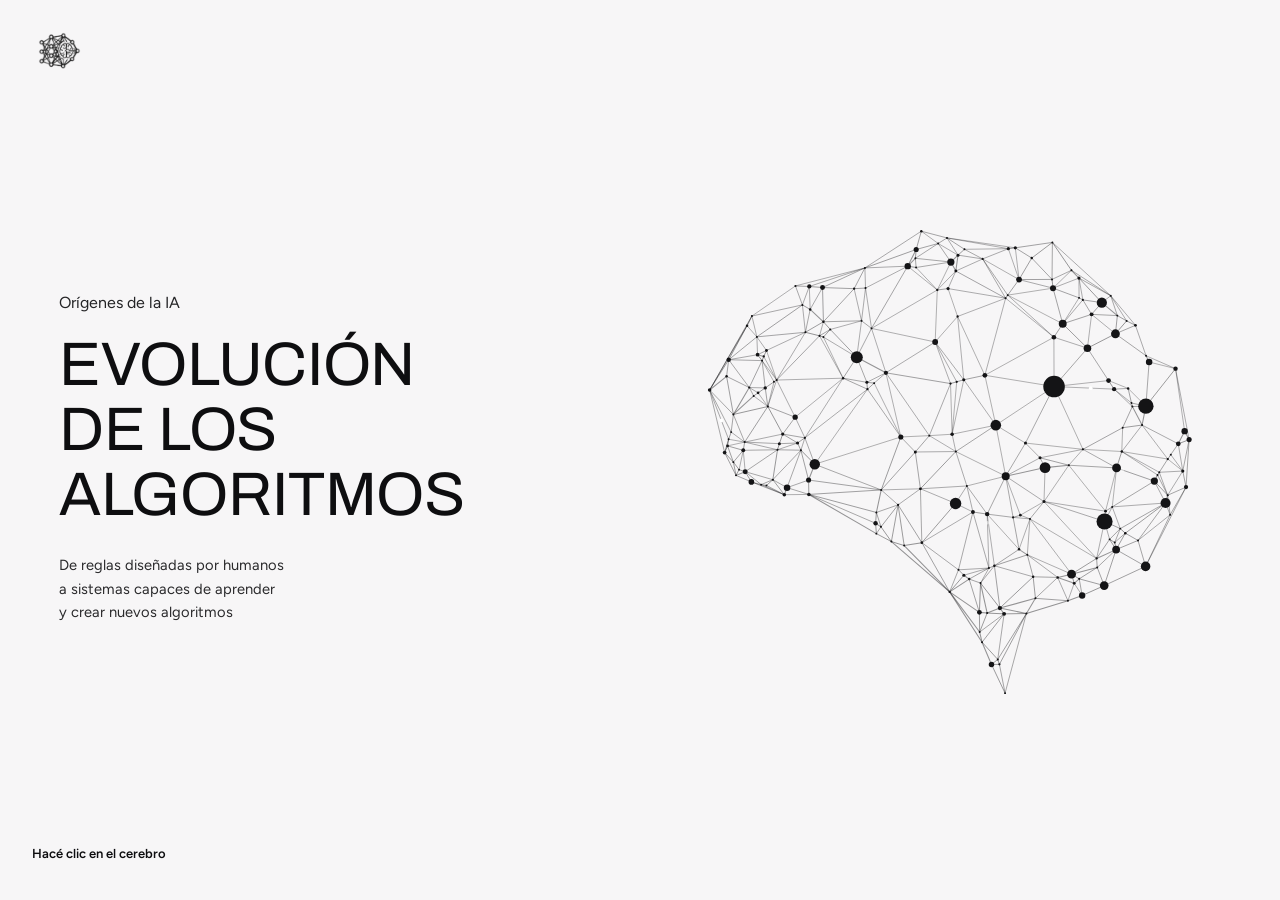
==== index.html @ ac3ba675 "Add files via upload" ====
<!DOCTYPE html>
<html lang="es">
<head>
<meta charset="utf-8">
<meta name="viewport" content="width=device-width, initial-scale=1">
<title>Evolución de los Algoritmos</title>

<link rel="preconnect" href="https://fonts.googleapis.com">
<link rel="preconnect" href="https://fonts.gstatic.com" crossorigin>
<link rel="stylesheet" href="https://fonts.googleapis.com/css2?family=Archivo:wght@400;500;700&family=Figtree:wght@400;500;600;700&family=Chakra+Petch:wght@600;700&family=IBM+Plex+Mono:wght@400;500&display=swap">

<link rel="stylesheet" href="estilos.css">
</head>
<body>

<button class="logo" id="logo" title="Volver al inicio" aria-label="Volver al inicio"></button>

<div class="barra" id="barra">
  <span class="rotulo">Explorados</span>
  <div class="hitos" id="hitos"></div>
  <div class="riel"><i id="relleno"></i></div>
  <span class="cuenta" id="cuenta">0/9 Conceptos Explorados</span>
</div>

<div class="tapa">

  <div class="intro">
    <p class="rubro">Orígenes de la IA</p>
    <h1>Evolución de los algoritmos</h1>
    <p class="bajada">De reglas diseñadas por humanos<br>a sistemas capaces de aprender<br>y crear nuevos algoritmos</p>
  </div>

  <div class="final">
    <h1>¿Qué cambió?</h1>
    <p class="bajada">Los algoritmos no dejaron de seguir instrucciones.<br>Cambió la forma en que esas instrucciones pueden construirse y utilizarse.</p>
    <ol class="cadena">
      <li>Reglas</li><li>Datos</li><li>Aprendizaje</li>
      <li>Patrones</li><li>Predicción</li><li>Generación</li>
    </ol>
    <p class="pregunta">¿Qué cambia cuando dejamos de decirle al algoritmo exactamente qué hacer y empezamos a enseñarle con datos?</p>
    <p class="guiño">Tocá los nodos para descubrir sus conexiones. No hay un recorrido único.</p>
  </div>

  <div class="escena">
    <div class="cerebro" id="cerebro">
      <svg id="malla" viewBox="0 0 617 563" role="img"
           aria-label="Cerebro dibujado como una red de nodos. Tocalo para empezar."></svg>
      <button class="remapa" id="remapa">&#8635; Volver al mapa</button>
    </div>
  </div>

</div>

<p class="pie" id="pie">Hacé clic en el cerebro</p>

<svg id="cables" aria-hidden="true"></svg>

<button class="salir" id="salir" title="Dejar de navegar" aria-label="Dejar de navegar">
  <svg viewBox="0 0 24 24"><path d="M5 5l14 14M19 5L5 19"/></svg>
</button>

<div id="ventanas"></div>

<script src="script.js"></script>
</body>
</html>
---- estilos.css ----
:root{
  --paper:#F7F6F7;
  --ink:#0E0E10;
  --ink-soft:#5C5C63;

  --void:#030507;
  --snow:#F2F4F8;
  --snow-soft:#9AA0AE;

  --bg:var(--paper);
  --fg:var(--ink);
  --muted:var(--ink-soft);

  --pasado:#22D3EE;
  --actual:#A855F7;
  --centro:#7C6CF7;

  --win:#080B14;
  --win-edge:#2B2F63;
  --win-inner:#0C1120;
  --win-line:rgba(255,255,255,.09);
  --accent:var(--centro);

  --f-title:"Archivo","Helvetica Neue",Arial,sans-serif;
  --f-body:"Figtree","Helvetica Neue",Arial,sans-serif;
  --f-tech:"Chakra Petch","Trebuchet MS",sans-serif;
  --f-mono:"IBM Plex Mono",Consolas,monospace;
}

body.oscuro{
  --bg:var(--void);
  --fg:var(--snow);
  --muted:var(--snow-soft);
}

*{box-sizing:border-box}
html,body{margin:0;padding:0}
img{max-width:100%;display:block}
button{font:inherit;color:inherit}
body{
  background:var(--bg);
  color:var(--fg);
  font-family:var(--f-body);
  font-size:15px;
  height:100vh;
  height:100dvh;
  overflow:hidden;
  transition:background-color 900ms cubic-bezier(.4,0,.15,1), color 900ms cubic-bezier(.4,0,.15,1);
}

.logo{
  position:fixed;
  top:26px;left:32px;
  width:54px;height:50px;
  z-index:12;
  padding:0;border:0;
  cursor:pointer;
  opacity:.92;
  background:var(--marca, none) center/contain no-repeat;
  filter:invert(1);
  transition:filter 900ms, opacity 240ms, transform 240ms;
}
body.oscuro .logo{filter:none}
.logo:hover{transform:scale(1.07);opacity:1}
.logo:focus-visible{outline:2px solid var(--fg);outline-offset:6px;border-radius:6px}

.salir{
  position:fixed;
  top:24px;right:30px;
  z-index:9;
  width:44px;height:44px;
  padding:0;border:0;background:none;
  color:var(--muted);
  cursor:pointer;
  opacity:0;
  pointer-events:none;
  transition:opacity 500ms, color 200ms, transform 200ms;
}
.salir svg{width:100%;height:100%;stroke:currentColor;stroke-width:1.3;fill:none}
body.oscuro .salir{opacity:1;pointer-events:auto}
.salir:hover{color:#fff;transform:rotate(90deg)}
.salir:focus-visible{outline:2px solid var(--fg);outline-offset:4px}

.tapa{
  height:100%;
  display:grid;
  grid-template-columns:1fr;
  align-items:center;
  gap:34px;
  padding:clamp(86px,11vh,120px) 6vw clamp(64px,8vh,92px);
}
@media (min-width:981px){
  .tapa{
    grid-template-columns:minmax(0,1.04fr) minmax(0,1fr);
    gap:clamp(30px,4vw,76px);
    padding:clamp(84px,10vh,116px) clamp(44px,4.6vw,86px) clamp(64px,8vh,92px);
  }
}

.intro{
  max-width:34ch;
  transition:opacity 650ms ease, visibility 0s;
}
body.oscuro .intro{
  opacity:0;
  visibility:hidden;
  pointer-events:none;
  transition:opacity 650ms ease, visibility 0s 650ms;
}
.intro .rubro{
  margin:0 0 clamp(14px,2.2vh,24px);
  font-size:clamp(14px,1.25vw,19px);
  color:var(--fg);
  opacity:.9;
}
.intro h1{
  margin:0;
  max-width:11ch;
  font-family:var(--f-title);
  font-weight:400;
  font-size:clamp(34px,4.8vw,68px);
  line-height:1.06;
  letter-spacing:-.005em;
  text-transform:uppercase;
}
.intro .bajada{
  margin:clamp(20px,3vh,32px) 0 0;
  font-size:clamp(13.5px,1.15vw,17px);
  line-height:1.6;
  color:var(--fg);
  opacity:.88;
}

.pie{
  position:fixed;
  left:32px;bottom:26px;
  font-size:13px;
  font-weight:600;
  color:var(--fg);
  z-index:4;
  transition:color 900ms, opacity 600ms;
}
body.muda .pie,body.cierre .pie{opacity:0;pointer-events:none}

.escena{
  position:relative;
  height:100%;
  display:flex;
  align-items:center;
  justify-content:center;
  transition:transform 700ms cubic-bezier(.4,0,.2,1);
}
.cerebro{
  position:relative;
  width:min(100%, calc(64vh * 617 / 563), 620px);
  aspect-ratio:617/563;
}
#malla{
  width:100%;
  height:100%;
  display:block;
  overflow:visible;
}

#malla .lazo{
  stroke-linecap:round;
  transition:stroke 900ms, stroke-opacity 900ms;
}
#malla .celula{
  transition:fill 900ms;
  transform-box:fill-box;
  transform-origin:center;
}

/* atenti: los colores del cerebro se los pone el javascript, así que si cambio
   el color en otro lado no pasa nada. estas dos líneas son las que mandan
   cuando el fondo está blanco */
body:not(.oscuro) #malla .lazo{stroke:#141416;stroke-opacity:.44}
body:not(.oscuro) #malla .celula{fill:#141416}

#malla .halo{opacity:0;transition:opacity 900ms;filter:blur(4px)}
body.oscuro #malla .halo{opacity:1}

#malla .tacto{fill:transparent;cursor:pointer}
body.oscuro:not(.cierre) #malla .tacto{pointer-events:none}

body.oscuro #malla .celula{
  animation:titilar var(--t,4s) ease-in-out var(--d,0s) infinite alternate;
}
@keyframes titilar{from{opacity:.5}to{opacity:1}}

#malla .chispa{opacity:0}
body.oscuro #malla .chispa{opacity:.95}

body.oscuro #malla .lazo.prende{
  animation:prender 1300ms ease-out var(--dp,0s) backwards;
}
@keyframes prender{from{stroke-opacity:0}}
body.oscuro #malla .celula.prende{
  animation:brotar 650ms cubic-bezier(.2,1.5,.4,1) var(--dp,0s) backwards;
}
@keyframes brotar{from{opacity:0;transform:scale(0)}}

.punto{
  position:absolute;
  width:4.34%;
  aspect-ratio:1;
  margin:-2.17% 0 0 -2.17%;
  border:0;padding:0;background:none;
  border-radius:50%;
  cursor:pointer;
  opacity:0;
  transform:scale(.2);
  pointer-events:none;
  transition:opacity 420ms, transform 480ms cubic-bezier(.2,1.5,.4,1);
}
.punto::after{content:"";position:absolute;inset:-14px;border-radius:50%}
.punto.viva{opacity:1;transform:none;pointer-events:auto}
.punto i{
  position:absolute;
  inset:0;
  border-radius:50%;
  background:#EDEDED;
  box-shadow:0 0 0 0 rgba(255,255,255,.5);
  transition:box-shadow 300ms, transform 300ms, background-color 300ms;
}
.punto:hover i,.punto.abierto i{
  transform:scale(1.18);
  background:var(--c,#fff);
  box-shadow:0 0 0 7px rgba(255,255,255,.12), 0 0 26px var(--c,#fff);
}
.punto.visto i{background:var(--c,#fff)}
.punto:focus-visible{outline:2px solid #fff;outline-offset:6px;border-radius:50%}
.punto.llama i{animation:llama 1.1s ease-out 3}
@keyframes llama{
  0%{box-shadow:0 0 0 0 rgba(255,255,255,.5)}
  70%,100%{box-shadow:0 0 0 22px rgba(255,255,255,0)}
}
.punto b{
  position:absolute;
  left:50%;top:calc(100% + 10px);
  transform:translateX(-50%);
  font-family:var(--f-tech);
  font-weight:600;
  font-size:10px;
  letter-spacing:.14em;
  text-transform:uppercase;
  white-space:nowrap;
  color:var(--c,#fff);
  opacity:0;
  pointer-events:none;
  transition:opacity 200ms;
}
.punto:hover b,.punto.abierto b{opacity:.95}

#cables{
  position:fixed;
  inset:0;
  width:100%;height:100%;
  pointer-events:none;
  z-index:2;
}
#cables line{opacity:0;stroke-dasharray:4 6}
#cables line.viva{opacity:.45;animation:tender 700ms ease}
@keyframes tender{from{opacity:0}}

.recuerdo{
  position:absolute;
  width:3.4%;
  min-width:19px;
  aspect-ratio:1;
  margin:-1.7% 0 0 -1.7%;
  border:0;padding:0;
  border-radius:50%;
  cursor:pointer;
  opacity:0;
  transform:scale(.3);
  pointer-events:none;
  background:radial-gradient(circle at 34% 30%,
    color-mix(in srgb, var(--c) 70%, #fff) 0%,
    color-mix(in srgb, var(--c) 55%, #05070E) 55%,
    #0B0E1C 100%);
  box-shadow:0 0 16px color-mix(in srgb, var(--c) 55%, transparent),
             inset 0 0 9px color-mix(in srgb, var(--c) 40%, #fff);
  transition:opacity 500ms, transform 520ms cubic-bezier(.2,1.5,.4,1), box-shadow 260ms;
}
.recuerdo.viva{opacity:1;transform:none;pointer-events:auto}
.recuerdo:hover,.recuerdo.abierto{box-shadow:0 0 26px var(--c), inset 0 0 12px rgba(255,255,255,.55)}
.recuerdo:focus-visible{outline:2px solid var(--c);outline-offset:4px}
.recuerdo b{
  position:absolute;
  left:50%;top:calc(100% + 7px);
  transform:translateX(-50%);
  font-family:var(--f-tech);
  font-weight:600;
  font-size:9.5px;
  letter-spacing:.12em;
  text-transform:uppercase;
  white-space:nowrap;
  color:var(--c);
  opacity:0;
  pointer-events:none;
  transition:opacity 220ms;
}
.recuerdo:hover b,.recuerdo.abierto b{opacity:1}

#ventanas{
  position:fixed;
  inset:0;
  z-index:6;
  pointer-events:none;
  display:flex;
  align-items:center;
  justify-content:flex-end;
  padding:34px 40px 34px 0;
}
.win{
  position:relative;
  pointer-events:auto;
  width:min(46vw,680px);
  max-height:calc(100dvh - 150px);
  overflow-y:auto;
  overscroll-behavior:contain;
  background:var(--win);
  border:1px solid var(--accent);
  border-radius:14px;
  padding:26px 30px 28px;
  box-shadow:0 30px 90px rgba(0,0,0,.8), 0 0 60px -30px var(--accent);
  animation:aparecer 360ms cubic-bezier(.2,.9,.3,1);
}
.win.enorme{width:min(52vw,820px)}
@keyframes aparecer{from{opacity:0;transform:translateX(26px)}to{opacity:1;transform:none}}
.win::-webkit-scrollbar{width:7px}
.win::-webkit-scrollbar-thumb{background:var(--accent);border-radius:4px;opacity:.5}

.win-top{display:flex;align-items:center;gap:10px;margin:-6px -8px 4px 0}
.win-top .volver{
  margin-right:auto;
  background:none;border:0;cursor:pointer;
  font-family:var(--f-tech);
  font-size:12px;font-weight:600;
  letter-spacing:.13em;text-transform:uppercase;
  color:var(--muted);
}
.win-top .volver:hover{color:var(--accent)}
.win-top .cerrar{
  background:none;border:0;cursor:pointer;
  color:#9BA3BB;font-size:24px;line-height:1;padding:0 4px;
}
.win-top .cerrar:hover{color:#fff}

.win .rotulo{
  display:block;
  font-family:var(--f-title);
  font-weight:700;
  font-size:clamp(22px,2.3vw,34px);
  line-height:1.05;
  letter-spacing:-.01em;
  color:var(--accent);
  margin:0 0 14px;
}
.win .rotulo.tecno{font-family:var(--f-tech);letter-spacing:.03em;text-transform:uppercase}
.win h2{
  font-family:var(--f-title);
  font-weight:500;
  font-size:clamp(28px,3.4vw,46px);
  line-height:1.04;
  letter-spacing:-.015em;
  margin:0 0 10px;
  color:#fff;
  text-wrap:balance;
}
.win h2.chico{font-size:clamp(21px,2.1vw,28px);font-weight:700}
.win .texto{
  margin:0;
  font-size:clamp(14px,1.15vw,17px);
  line-height:1.6;
  color:#C6CBD8;
  max-width:62ch;
}
.win .texto + .texto{margin-top:10px}
.win .texto.grande{font-size:clamp(16px,1.35vw,20px);color:#DDE3F0}
.win .llamado{
  margin:14px 0 0;
  font-size:clamp(16px,1.4vw,21px);
  color:#fff;
  font-weight:500;
}
.win .dest{color:var(--accent);font-weight:700}

.win h3.seccion{
  font-family:var(--f-title);
  font-weight:700;
  font-size:clamp(18px,1.9vw,25px);
  line-height:1.18;
  margin:24px 0 9px;
  color:#fff;
}
.win h3.seccion.primera{margin-top:2px;color:var(--accent)}
.win .texto.sangria{margin-left:18px}

.saludo{text-align:center}
.saludo .rotulo{
  font-family:var(--f-tech);
  font-size:clamp(15px,1.3vw,19px);
  letter-spacing:.24em;
  text-transform:uppercase;
  color:#fff;
  font-weight:600;
}
.saludo .texto{margin:0 auto;text-align:center}
.saludo .llamado{margin:20px auto}
.zonas{
  display:grid;
  gap:12px;
  margin-top:18px;
}
.zona{
  display:flex;
  align-items:center;
  gap:14px;
  padding:14px 16px;
  border-radius:10px;
  border:1px solid color-mix(in srgb, var(--c) 40%, transparent);
  background:color-mix(in srgb, var(--c) 7%, transparent);
  text-align:left;
  font-size:clamp(13px,1.1vw,16px);
  line-height:1.45;
  color:#D7DCE8;
}
.zona::before{
  content:"";
  flex:none;
  width:16px;height:16px;
  border-radius:50%;
  background:var(--c);
  box-shadow:0 0 18px var(--c);
}
.zona b{color:var(--c)}

.nota{
  display:flex;
  gap:13px;
  align-items:flex-start;
  margin-top:18px;
  padding:13px 15px;
  border:1px solid rgba(255,255,255,.14);
  border-color:color-mix(in srgb, var(--accent) 30%, transparent);
  border-radius:9px;
  font-size:clamp(11.5px,.95vw,13.5px);
  line-height:1.55;
  color:#8E94A6;
}
.nota::before{
  content:"";
  flex:none;
  width:10px;height:10px;
  margin-top:5px;
  background:var(--accent);
  transform:rotate(45deg);
}

.acciones{display:flex;flex-wrap:wrap;gap:12px;margin-top:22px}
.pastilla{
  border:1px solid transparent;
  border-radius:999px;
  padding:13px 26px;
  cursor:pointer;
  background:color-mix(in srgb, var(--accent) 22%, #121735);
  color:#fff;
  font-family:var(--f-tech);
  font-weight:700;
  font-size:clamp(15px,1.4vw,21px);
  letter-spacing:.05em;
  text-transform:uppercase;
  transition:background-color 180ms, transform 180ms, box-shadow 180ms;
}
.pastilla:hover{transform:translateY(-2px);box-shadow:0 0 28px -8px var(--accent)}
.pastilla.visto{
  background:var(--accent);
  color:#05070E;
  box-shadow:0 0 26px -10px var(--accent);
}
.pastilla:focus-visible{outline:2px solid #fff;outline-offset:3px}

.acciones.tarjetas{display:grid;grid-template-columns:repeat(3,1fr);gap:12px}
.tarjeta{
  border:1px solid rgba(255,255,255,.16);
  border-radius:11px;
  background:#0B1220;
  color:#DDE3F0;
  padding:20px 10px;
  min-height:92px;
  cursor:pointer;
  font-weight:600;
  font-size:clamp(13px,1.1vw,16px);
  line-height:1.25;
  transition:border-color 180ms, box-shadow 180ms, color 180ms, background-color 180ms;
}
.tarjeta:hover,.tarjeta:focus-visible{
  border-color:var(--accent);color:#fff;
  box-shadow:0 0 0 1px var(--accent), 0 0 26px -8px var(--accent);
  outline:none;
}
.tarjeta.visto{
  border-color:var(--accent);
  background:color-mix(in srgb, var(--accent) 14%, #0B1220);
  color:#fff;
}

.ancho{
  display:inline-flex;
  align-items:center;
  gap:10px;
  border:1px solid var(--accent);
  border-radius:999px;
  background:none;
  color:var(--accent);
  padding:13px 22px;
  cursor:pointer;
  font-size:clamp(14px,1.2vw,17px);
  font-weight:500;
  transition:box-shadow 180ms, background-color 180ms, color 180ms;
}
.ancho:hover,.ancho:focus-visible{
  background:color-mix(in srgb, var(--accent) 16%, transparent);
  box-shadow:0 0 28px -8px var(--accent);
  outline:none;
}
.ancho.visto{background:var(--accent);color:#05070E}

.enlace{
  display:inline-block;
  margin-top:20px;
  padding:7px 14px;
  border-radius:8px;
  border:1px solid rgba(255,255,255,.14);
  background:rgba(255,255,255,.05);
  color:#9AA3B8;
  font-size:12.5px;
  cursor:pointer;
  transition:color 180ms, border-color 180ms;
}
.enlace:hover{color:#fff;border-color:var(--accent)}

.term{
  margin-top:8px;
  border:1px solid color-mix(in srgb, var(--accent) 45%, transparent);
  border-radius:11px;
  overflow:hidden;
  background:var(--win-inner);
}
.term-top{
  display:flex;align-items:center;justify-content:space-between;gap:10px;
  padding:11px 15px;
  background:#111730;
  border-bottom:1px solid color-mix(in srgb, var(--accent) 32%, transparent);
}
.term-top span{font-family:var(--f-tech);font-size:15px;letter-spacing:.05em;color:#7E879E}
.term-top em{
  font-style:normal;
  font-family:var(--f-mono);
  font-size:12px;letter-spacing:.08em;
  color:var(--accent);
  border:1px solid color-mix(in srgb, var(--accent) 60%, transparent);
  background:color-mix(in srgb, var(--accent) 12%, transparent);
  border-radius:999px;
  padding:3px 14px;
}
.term-cuerpo{
  padding:18px 16px;
  min-height:170px;
  font-family:var(--f-mono);
  font-size:clamp(12px,1vw,14px);
  line-height:1.7;
}
.term-cuerpo .quien{
  display:block;
  color:var(--accent);
  font-weight:500;letter-spacing:.04em;margin-bottom:3px;
}
.term-cuerpo p{margin:0;color:#D5DBEA;white-space:pre-wrap}
.term-cuerpo hr{border:0;border-top:1px dotted rgba(120,150,220,.4);margin:14px 0}
.cursor{
  display:inline-block;
  width:8px;height:15px;
  margin-left:4px;vertical-align:-2px;
  background:var(--accent);
  animation:latir 1s step-end infinite;
}
@keyframes latir{50%{opacity:0}}
.term-pie{
  padding:14px 16px;
  border-top:1px solid color-mix(in srgb, var(--accent) 22%, transparent);
  background:#0A0F1E;
}
.term-pie p{margin:0;font-size:12.5px;line-height:1.5;color:#8990A4}
.term-pie b{
  display:block;margin-top:8px;
  font-family:var(--f-tech);font-size:15px;letter-spacing:.05em;
  color:var(--accent);
}
.term-foto{
  margin:12px 0 0;
  border:1px solid rgba(120,150,220,.3);
  border-radius:7px;overflow:hidden;background:#0A0F1E;
  max-width:300px;
}
.term-codigo{
  margin:11px 0 0;
  padding:11px 13px;
  border-radius:7px;
  background:#070B16;
  border:1px solid rgba(120,150,220,.22);
  font-family:var(--f-mono);
  font-size:12.5px;line-height:1.55;
  color:#8CE0B0;
  overflow-x:auto;white-space:pre;
}

.ficha .anio{
  font-family:var(--f-title);
  font-weight:700;
  font-size:clamp(17px,1.7vw,23px);
  letter-spacing:.05em;
  color:var(--accent);
  margin:0 0 12px;
}

.dupla{
  display:grid;
  grid-template-columns:1fr 1fr;
  gap:22px;
  align-items:center;
  margin-top:6px;
}
.dupla .diagrama{margin:0}
@media (max-width:1100px){ .dupla{grid-template-columns:1fr} }

.diagrama{margin:18px 0 2px}
.diagrama svg{width:100%;height:auto;overflow:visible}

.linea{margin-top:24px;padding-top:6px}
.linea svg{width:100%;height:auto;overflow:visible}
.linea .hito{cursor:pointer}
.linea .hito text{fill:var(--accent);font-family:var(--f-title);font-weight:700;font-size:11px;letter-spacing:.08em}
.linea .hito:hover text,.linea .hito.visto text{fill:#fff}
.linea .hito circle{fill:var(--win);stroke:var(--accent);stroke-width:1.6;transition:fill 200ms}
.linea .hito:hover circle,.linea .hito.visto circle{fill:var(--accent)}

.figura{
  margin:18px 0 0;
  border:1px solid rgba(255,255,255,.14);
  border-color:color-mix(in srgb, var(--accent) 32%, transparent);
  border-radius:11px;
  overflow:hidden;
  background:#070A14;
  padding:14px;
}
.figura svg{width:100%;height:auto;overflow:visible}
.figura .cabeza{margin:0 0 6px;font-weight:600;font-size:14px;color:#E6EAF4}
.figura .cabeza small{display:block;font-weight:400;font-size:11.5px;color:#767D91;margin-top:2px}

.ficha-datos{margin:14px 0 0;font-size:clamp(11.5px,.95vw,13.5px);line-height:1.8;color:#8990A4}
.ficha-datos b{color:#D5DBEA;font-weight:600}
.cita{display:flex;align-items:center;gap:10px;margin-top:12px;font-size:12.5px;color:#8990A4}
.cita::before{content:"";width:10px;height:10px;background:var(--accent);transform:rotate(45deg)}

.remate{
  display:flex;flex-wrap:wrap;align-items:center;justify-content:space-between;
  gap:10px;margin-top:16px;padding-top:13px;
  border-top:1px solid var(--win-line);
}
.remate .fuente{font-size:11.5px;color:#6F7689}
.remate .conclusion{display:flex;align-items:center;gap:10px;font-size:13px;color:#C6CBD8}
.remate .conclusion::before{content:"";width:12px;height:12px;background:var(--accent);transform:rotate(45deg)}

.casillas{display:flex;flex-wrap:wrap;gap:8px;margin-top:14px}
.casilla{
  display:inline-flex;align-items:center;gap:8px;
  border:1px solid rgba(255,255,255,.16);
  background:#0B1220;
  border-radius:8px;
  padding:7px 13px;
  cursor:pointer;
  font-size:12.5px;font-weight:500;
  color:#8990A4;
  transition:color 160ms,border-color 160ms,background-color 160ms;
}
.casilla span{
  width:13px;height:13px;flex:none;
  border-radius:3px;
  border:1.5px solid var(--c);
  background:none;
  position:relative;
  transition:background-color 160ms;
}
.casilla.on{color:#fff;border-color:color-mix(in srgb, var(--c) 60%, transparent);background:#121A2B}
.casilla.on span{background:var(--c)}
.casilla.on span::after{
  content:"";position:absolute;left:3.5px;top:.5px;
  width:3.5px;height:7px;
  border:solid #06080F;border-width:0 2px 2px 0;
  transform:rotate(42deg);
}
.casilla:focus-visible{outline:2px solid var(--c);outline-offset:2px}
.casillas .todos{color:#7C8497;border-style:dashed}
.casillas .todos:hover{color:#fff}

.guia{
  display:block;margin:14px 0 0;padding:0;border:0;background:none;
  cursor:pointer;font-size:14px;font-weight:600;
  color:var(--accent);
  text-decoration:underline;text-underline-offset:3px;
}
.guia:hover{filter:brightness(1.2)}
.secuencia{display:grid;grid-template-columns:repeat(4,1fr);gap:14px;margin-top:16px;cursor:pointer}
.paso{margin:0;opacity:0;transform:translateY(6px);transition:opacity 420ms, transform 420ms}
.paso.viva{opacity:1;transform:none}
.paso img{
  width:100%;aspect-ratio:1;object-fit:cover;
  border-radius:8px;
  border:1px solid rgba(255,255,255,.14);
  background:#05080F;
}
.paso figcaption{margin-top:9px;font-size:12px;color:#8990A4;text-align:center}
.paso.final img{border-color:var(--accent);box-shadow:0 0 26px -6px var(--accent)}
.paso.final figcaption{color:var(--accent);font-weight:700}

.aprende{margin-top:16px}
.muestras{display:grid;grid-template-columns:repeat(3,1fr);gap:14px;margin-top:14px}
.muestra{margin:0;cursor:pointer;position:relative}
.muestra .lienzo{
  position:relative;
  border-radius:9px;overflow:hidden;
  border:1px solid rgba(255,255,255,.15);
  background:#080C16;
  aspect-ratio:1;
}
.muestra .lienzo img,.muestra .lienzo svg{width:100%;height:100%;object-fit:cover;display:block}
.muestra figcaption{
  margin-top:9px;text-align:center;
  font-size:12.5px;font-weight:600;color:#9AA3B8;
}
.muestra.mal .lienzo{border-color:#FF5A6E}
.muestra.mal figcaption{color:#FF5A6E}
.muestra.mal .lienzo::after{
  content:"";position:absolute;inset:14%;
  background:
    linear-gradient(to bottom right, transparent 46%, #FF5A6E 46%, #FF5A6E 54%, transparent 54%),
    linear-gradient(to bottom left,  transparent 46%, #FF5A6E 46%, #FF5A6E 54%, transparent 54%);
}
.muestra.ok .lienzo{border-color:#4ADE80}
.muestra.ok figcaption{color:#4ADE80}
.marco{
  position:absolute;
  border:1.6px dashed #E8FF6B;
  border-radius:3px;
  opacity:0;
  animation:marcar 600ms ease forwards;
}
@keyframes marcar{from{opacity:0;transform:scale(.7)}to{opacity:1;transform:none}}
.aprende .pista{margin-top:12px;font-size:13px;color:#8990A4}
.aprende .pista b{color:var(--accent)}

@media (max-width:980px){
  body{overflow-y:auto;height:auto;min-height:100dvh}
  .tapa{grid-template-columns:1fr;padding:92px 24px 120px;gap:44px;height:auto}
  body.oscuro .tapa{align-content:center;gap:0;min-height:100dvh}
  .intro{max-width:none}
  .escena{min-height:66vw}
  .cerebro{width:min(76vw,420px)}
  .logo{width:44px;top:18px;left:20px}
  .salir{top:14px;right:14px;width:36px;height:36px}
  .pie{left:20px;bottom:16px;font-size:12px}
  #ventanas{align-items:flex-end;justify-content:center;padding:0}
  .win,.win.enorme{width:100%;max-height:84vh;border-radius:16px 16px 0 0;border-bottom:0;padding:20px 18px}
  @keyframes aparecer{from{opacity:0;transform:translateY(40px)}to{opacity:1;transform:none}}
  .acciones.tarjetas,.muestras{grid-template-columns:1fr}
  .secuencia{grid-template-columns:repeat(2,1fr)}
}

@media (prefers-reduced-motion:reduce){
  *,*::before,*::after{
    animation-duration:1ms!important;
    animation-iteration-count:1!important;
    transition-duration:140ms!important;
  }
}

.barra{
  position:fixed;
  top:30px;
  left:50%;
  transform:translateX(-50%);
  z-index:8;
  display:flex;
  align-items:center;
  gap:16px;
  width:min(640px,54vw);
  opacity:0;
  pointer-events:none;
  transition:opacity 600ms;
}
body.oscuro .barra{opacity:1}
body.cierre .barra{opacity:0}
.barra .rotulo{
  font-family:var(--f-tech);
  font-size:11px;
  letter-spacing:.16em;
  text-transform:uppercase;
  color:var(--actual);
  white-space:nowrap;
}
.barra .cuenta{
  font-family:var(--f-tech);
  font-size:11px;
  letter-spacing:.09em;
  color:var(--pasado);
  white-space:nowrap;
  font-variant-numeric:tabular-nums;
}
.barra .hitos{display:flex;gap:11px;align-items:center}
.barra .hitos i{
  width:11px;height:11px;
  border-radius:50%;
  border:1.4px solid color-mix(in srgb, var(--c) 55%, transparent);
  transition:background-color 400ms, box-shadow 400ms, transform 400ms;
}
.barra .hitos i.on{
  background:var(--c);
  box-shadow:0 0 12px var(--c);
  transform:scale(1.2);
}
.barra .riel{
  flex:1;
  height:2px;
  background:rgba(255,255,255,.12);
  border-radius:2px;
  overflow:hidden;
}
.barra .riel i{
  display:block;
  height:100%;
  width:0;
  border-radius:2px;
  background:linear-gradient(90deg, var(--actual), var(--pasado));
  transition:width 700ms cubic-bezier(.3,0,.2,1);
}

.final{
  max-width:42ch;
  opacity:0;
  visibility:hidden;
  pointer-events:none;
  grid-column:1;
  grid-row:1;
  transition:opacity 700ms ease, visibility 0s 700ms;
}
body.cierre .final{opacity:1;visibility:visible;pointer-events:auto;transition:opacity 700ms ease 200ms, visibility 0s}
body.cierre .intro{opacity:0;visibility:hidden}
.intro{grid-column:1;grid-row:1}
.final h1{
  margin:0;
  font-family:var(--f-title);
  font-weight:700;
  font-size:clamp(30px,3.6vw,52px);
  line-height:1.04;
  letter-spacing:-.01em;
  text-transform:uppercase;
}
.final .bajada{
  margin:clamp(12px,2vh,20px) 0 0;
  max-width:38ch;
  font-size:clamp(13px,1.05vw,16px);
  line-height:1.55;
  opacity:.86;
}
.final .cadena{
  list-style:none;
  margin:clamp(14px,2.6vh,28px) 0 0;
  padding:0;
  display:inline-grid;
  justify-items:center;
  font-size:clamp(12.5px,1.05vw,15.5px);
  line-height:1.3;
}
.final .cadena li{text-align:center;display:grid;justify-items:center;font-weight:700}
.final .cadena li + li::before{
  content:"↓";
  display:block;
  font-weight:400;
  font-size:.82em;
  line-height:1.15;
  opacity:.42;
}
.final .pregunta{
  margin:clamp(14px,2.6vh,28px) 0 0;
  max-width:40ch;
  font-size:clamp(12px,1vw,14.5px);
  line-height:1.55;
  opacity:.6;
}
.final .guiño{
  margin:clamp(10px,1.8vh,18px) 0 0;
  font-size:clamp(11px,.88vw,12.5px);
  line-height:1.45;
  opacity:.7;
}
.final .guiño::before{content:"☞ ";opacity:.6}

.remapa{
  position:absolute;
  left:50%;top:50%;
  transform:translate(-50%,-50%);
  z-index:5;
  border:0;
  border-radius:6px;
  background:#101013;
  color:#fff;
  padding:11px 20px;
  font-family:var(--f-tech);
  font-weight:700;
  font-size:13px;
  letter-spacing:.1em;
  text-transform:uppercase;
  cursor:pointer;
  opacity:0;
  pointer-events:none;
  transition:opacity 500ms, transform 200ms;
}
body.cierre .remapa{opacity:1;pointer-events:auto;transition:opacity 500ms 600ms}
.remapa:hover{transform:translate(-50%,-50%) scale(1.05)}
body.cierre .punto,body.cierre .recuerdo,body.cierre #cables{opacity:0;pointer-events:none}
body.cierre .salir{opacity:0;pointer-events:none}

.win.relato{
  width:min(58vw,880px);
  padding:0;
  display:grid;
  grid-template-columns:minmax(0,.78fr) minmax(0,1.5fr);
  overflow:hidden;
}
.win.relato > .win-top{
  position:absolute;
  top:12px;right:16px;
  margin:0;
  z-index:4;
}
.relato-foto{
  position:relative;
  min-height:100%;
  background:#05070E;
  overflow:hidden;
}
.relato-foto img{
  width:100%;height:100%;
  object-fit:cover;
  object-position:center top;
  filter:grayscale(1) contrast(1.05);
}
.relato-foto .anio{
  position:absolute;
  top:18px;left:18px;
  font-family:var(--f-title);
  font-weight:700;
  font-size:clamp(24px,2.4vw,34px);
  color:#fff;
  text-shadow:0 2px 14px rgba(0,0,0,.8);
}
.relato-cuerpo{
  padding:26px 28px 28px;
  max-height:calc(100dvh - 152px);
  overflow-y:auto;
}
.relato-cuerpo h2 .rot{color:var(--accent)}
.relato-cuerpo .seccion.centrado{text-align:center}
.relato-cuerpo .seccion{font-size:clamp(15px,1.4vw,19px);margin:18px 0 6px}
.relato-cuerpo .texto{font-size:clamp(12.5px,1.05vw,15px);line-height:1.58}

.gente{display:grid;grid-template-columns:repeat(4,1fr);gap:10px;margin:18px 0 4px}
.persona{
  border:0;background:none;padding:0;cursor:pointer;
  display:grid;justify-items:center;gap:7px;
}
.persona .cara{position:relative;display:block;width:100%;max-width:74px}
.persona .cara img{
  width:100%;aspect-ratio:1;border-radius:50%;
  object-fit:cover;
  border:2px solid var(--accent);
  transition:box-shadow 200ms, transform 200ms;
}
.persona .cara i{
  position:absolute;top:-2px;right:-2px;
  width:17px;height:17px;border-radius:50%;
  background:var(--win);
  border:1.4px solid var(--accent);
  color:var(--accent);
  font-style:normal;font-size:10px;font-weight:700;
  display:grid;place-items:center;
}
.persona:hover .cara img,.persona:focus-visible .cara img{
  transform:scale(1.06);
  box-shadow:0 0 22px -4px var(--accent);
}
.persona:focus-visible{outline:none}
.persona .nombre{
  font-size:10.5px;font-weight:700;
  color:var(--accent);
  text-align:center;line-height:1.2;
}

.buscaban{display:flex;flex-wrap:wrap;gap:10px 18px;margin-top:4px}
.busca{
  display:inline-flex;align-items:center;gap:7px;
  font-size:12px;color:#C6CBD8;
}
.busca svg{width:16px;height:16px;color:var(--accent);flex:none}

.caja{
  margin-top:18px;
  padding:14px 16px;
  border-radius:10px;
  border:1px solid color-mix(in srgb, var(--accent) 32%, transparent);
  background:color-mix(in srgb, var(--accent) 7%, transparent);
}
.caja .tit{
  display:block;
  font-size:13.5px;
  color:#fff;
  margin-bottom:6px;
}
.caja .tit::before{content:"◍ ";color:var(--accent)}
.caja i{display:block;font-size:12.5px;color:#D7DCE8;margin-bottom:4px}
.caja p{margin:0;font-size:12px;line-height:1.55;color:#8E94A6}

.enlace.subrayado{
  margin-top:16px;
  border-color:var(--accent);
  color:var(--accent);
  text-decoration:underline;
  text-underline-offset:3px;
}

.asomo{
  position:fixed;
  z-index:30;
  background:#070A14;
  border:1px solid var(--accent);
  border-radius:10px;
  padding:14px 16px;
  box-shadow:0 22px 60px rgba(0,0,0,.8), 0 0 40px -22px var(--accent);
  opacity:0;
  transform:translateY(6px);
  transition:opacity 180ms, transform 180ms;
  pointer-events:none;
}
.asomo.viva{opacity:1;transform:none}
.ficha-persona{width:min(330px,88vw)}
.ficha-persona .quien{
  display:block;
  font-family:var(--f-title);
  font-size:13px;
  letter-spacing:.08em;
  color:var(--accent);
  margin-bottom:8px;
}
.ficha-persona p{margin:0 0 7px;font-size:12px;line-height:1.5;color:#9AA3B8}
.ficha-persona p b{color:#DDE3F0}
.ficha-info{width:min(280px,86vw)}
.ficha-info p{margin:0;font-size:12px;line-height:1.5;color:#C6CBD8}
.ficha-xor{width:min(580px,93vw)}
.xor svg{width:100%;height:auto}
.xor .pie{
  margin:8px 0 0;text-align:center;
  font-size:12px;color:#C6CBD8;
}
.xor .fuente{margin:8px 0 0;font-size:9.5px;line-height:1.45;color:#6F7689}

.pieza{margin-top:20px}
.pieza-tit{
  display:flex;align-items:center;gap:9px;
  font-size:clamp(15px,1.4vw,19px);
  font-weight:600;
  color:#fff;
}
.pieza-tit::before{content:"◈";color:var(--accent);font-size:.85em}
.pieza .info{
  width:17px;height:17px;flex:none;
  border-radius:50%;
  border:1.2px solid var(--accent);
  background:none;color:var(--accent);
  font-size:10px;font-weight:700;font-style:italic;
  line-height:1;cursor:pointer;
  display:grid;place-items:center;
}
.pieza .info:hover{background:var(--accent);color:#06080F}
.pieza .diagrama{margin:8px 0 0}

.figura.mapa{background:#05070F;padding:0;overflow:hidden}
.mapa-caja{position:relative;line-height:0}
.mapa-caja img{width:100%;display:block}
.foco{
  position:absolute;
  width:34px;height:34px;
  margin:-17px 0 0 -17px;
  border:0;padding:0;background:none;
  border-radius:50%;
  cursor:pointer;
}
.foco i{
  position:absolute;inset:0;
  border-radius:50%;
  border:1.6px solid var(--c);
  opacity:0;
  transform:scale(.5);
  transition:opacity 220ms, transform 220ms;
}
.foco:hover i,.foco:focus-visible i,.foco.fijo i{opacity:1;transform:scale(1)}
.foco:focus-visible{outline:none}
.foco::after{
  content:"";
  position:absolute;inset:-10px;
  border-radius:50%;
  border:1px solid var(--c);
  opacity:0;
}
.foco:hover::after,.foco.fijo::after{animation:latido 1.6s ease-out infinite}
@keyframes latido{
  0%{opacity:.7;transform:scale(.6)}
  100%{opacity:0;transform:scale(1.5)}
}
.foco .dato{
  position:absolute;
  left:50%;top:calc(100% + 12px);
  transform:translateX(-50%) translateY(-6px);
  width:max-content;
  max-width:210px;
  padding:9px 13px;
  border-radius:9px;
  background:#06080F;
  border:1px solid var(--c);
  box-shadow:0 14px 40px rgba(0,0,0,.8);
  font-size:11.5px;
  line-height:1.35;
  color:#9AA3B8;
  text-align:left;
  opacity:0;
  pointer-events:none;
  transition:opacity 200ms, transform 200ms;
}
.foco:hover .dato,.foco:focus-visible .dato,.foco.fijo .dato{opacity:1;transform:translateX(-50%)}
.foco .dato em{display:inline-block}
.foco .dato b{display:block;color:var(--c);font-size:12.5px;margin-bottom:2px}
.foco .dato em{
  font-style:normal;font-weight:700;
  font-size:19px;color:#fff;
  margin-right:5px;
}

@media (max-width:1100px){
  .win.relato{grid-template-columns:1fr}
  .relato-foto{height:190px;min-height:0}
  .relato-cuerpo{max-height:none}
  .gente{grid-template-columns:repeat(2,1fr)}
}
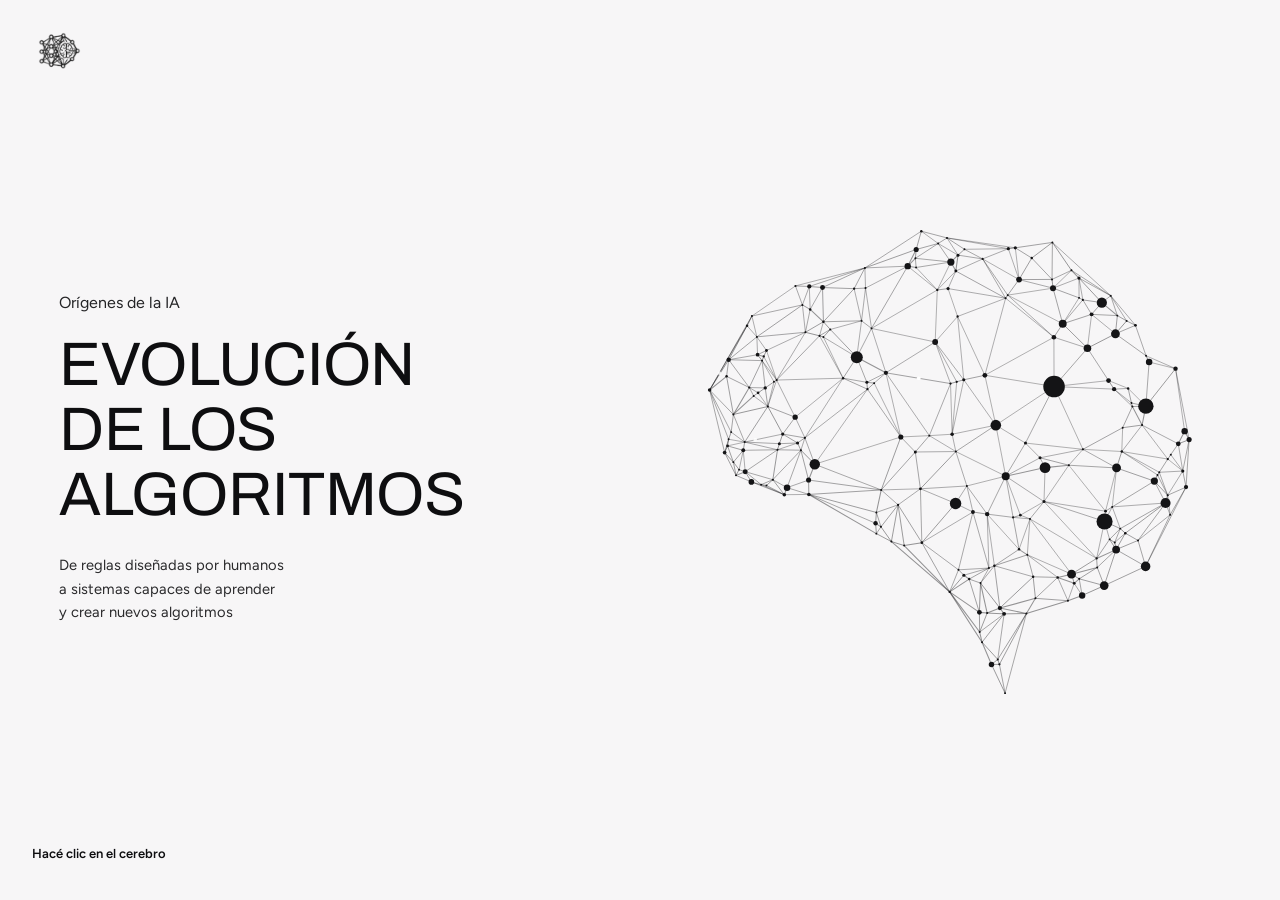
==== commit 94e9deca: "Add files via upload" ====
--- a/index.html
+++ b/index.html
@@ -61,6 +61,7 @@
 
 <div id="ventanas"></div>
 
+<script src="imagenes.js"></script>
 <script src="script.js"></script>
 </body>
 </html>
--- a/estilos.css
+++ b/estilos.css
@@ -1164,3 +1164,25 @@
   .relato-cuerpo{max-height:none}
   .gente{grid-template-columns:repeat(2,1fr)}
 }
+
+
+.punto.falta i{
+  box-shadow:0 0 0 3px color-mix(in srgb, var(--c) 45%, transparent);
+  animation:falta 1.8s ease-out infinite;
+}
+@keyframes falta{
+  0%{box-shadow:0 0 0 2px color-mix(in srgb, var(--c) 70%, transparent)}
+  70%,100%{box-shadow:0 0 0 14px color-mix(in srgb, var(--c) 0%, transparent)}
+}
+.punto.listo i{background:var(--c)}
+
+.pastilla.a-medias,.tarjeta.a-medias,.ancho.a-medias{
+  border-style:dashed;
+  border-color:var(--accent);
+  color:#fff;
+}
+.ancho.a-medias::after,.pastilla.a-medias::after,.tarjeta.a-medias::after{
+  content:" ·";
+  color:var(--accent);
+}
+
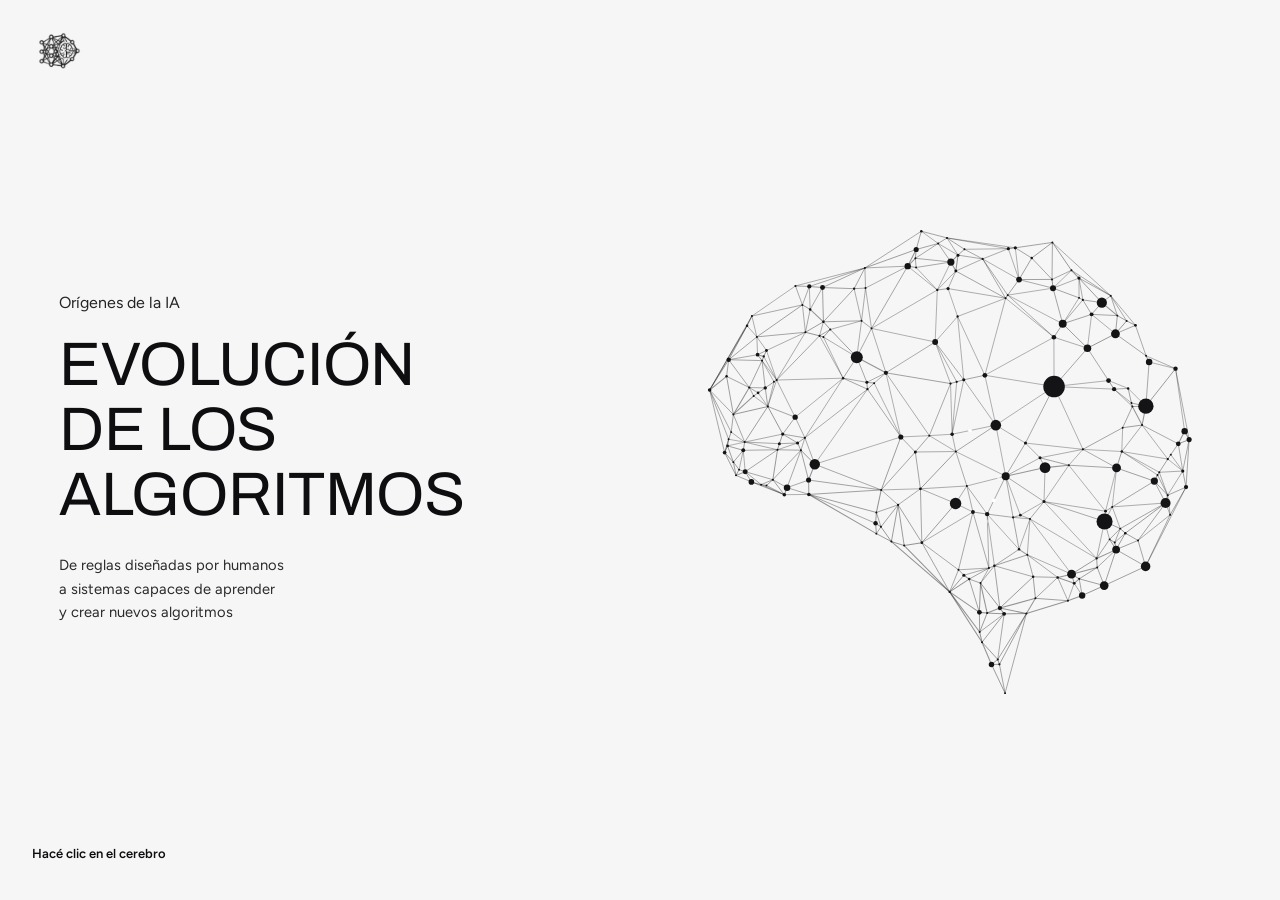
==== commit 71b2f014: "Add files via upload" ====
--- a/index.html
+++ b/index.html
@@ -61,7 +61,6 @@
 
 <div id="ventanas"></div>
 
-<script src="imagenes.js"></script>
 <script src="script.js"></script>
 </body>
 </html>
